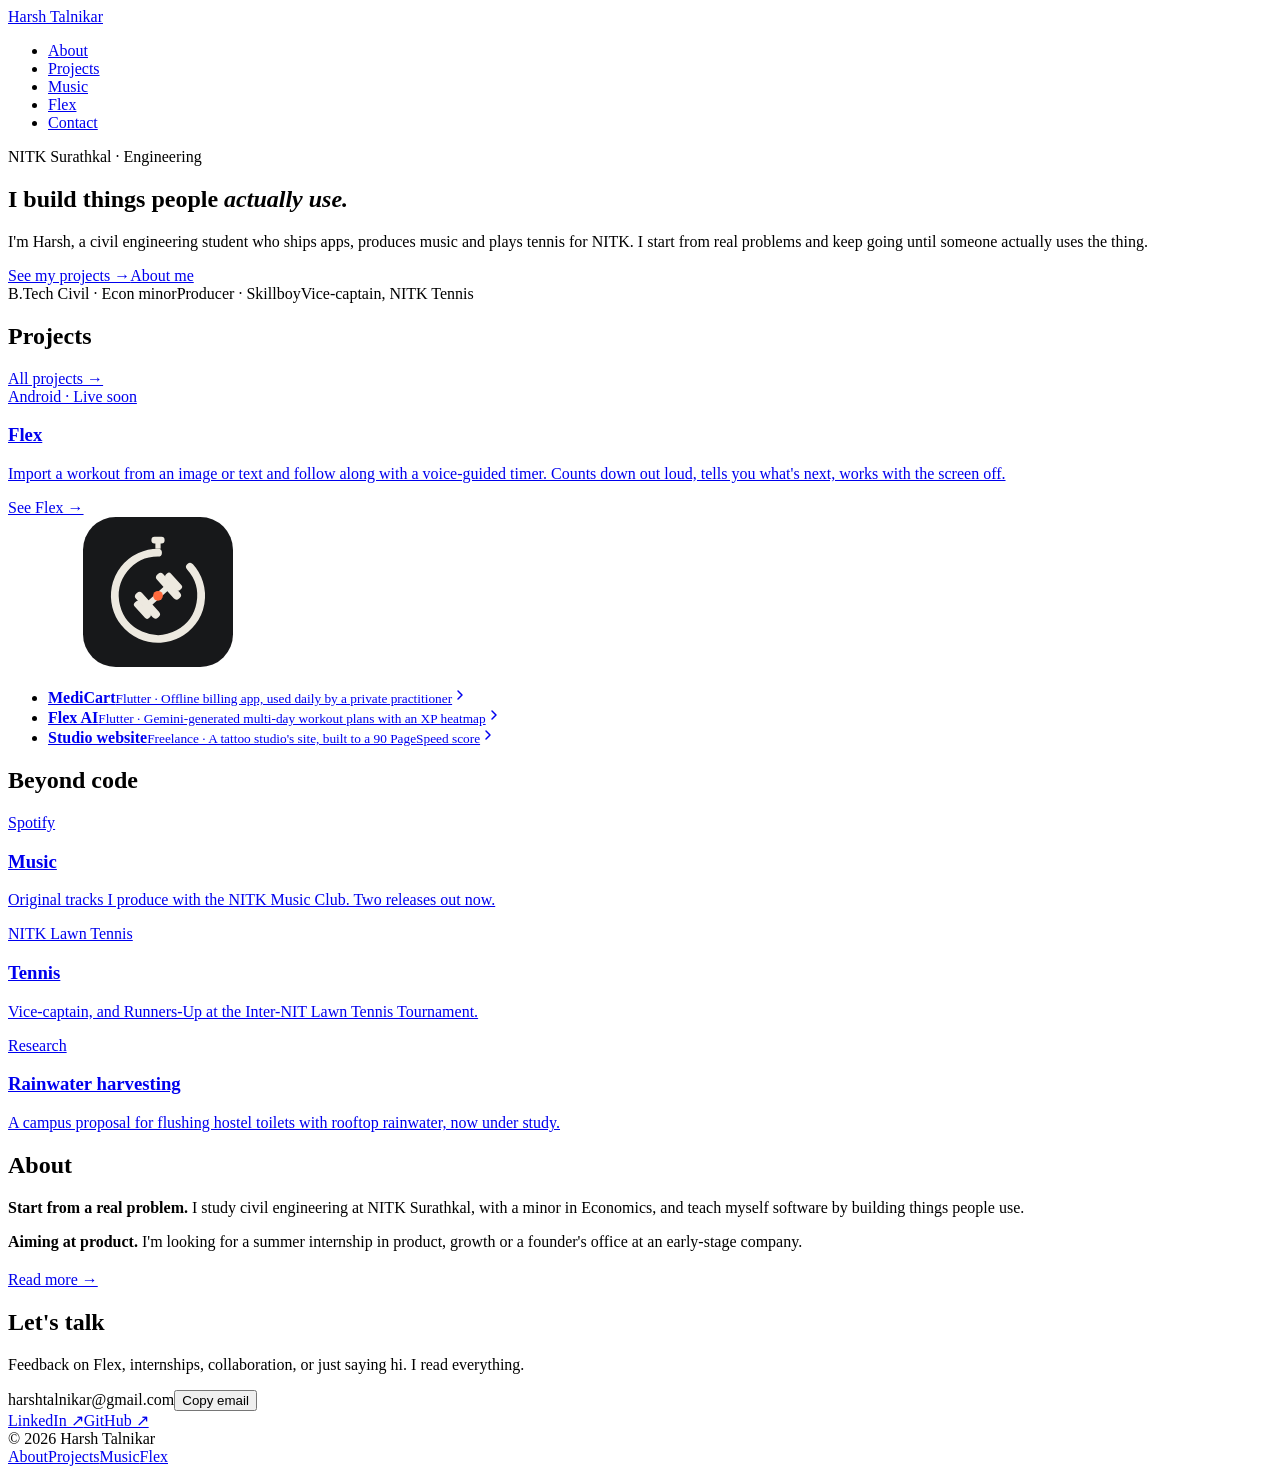
==== index.html @ db76db17 "Add files via upload" ====
<!doctype html>
<html lang="en"><head><meta charset="utf-8"><meta name="viewport" content="width=device-width,initial-scale=1,viewport-fit=cover">
<title>Harsh Talnikar</title><meta name="description" content="Engineering student at NITK Surathkal who builds apps, produces music and plays tennis. Projects, music and more.">
<meta name="theme-color" content="#F4F3EF"><link rel="canonical" href="https://harshtalnikar.in/">
<meta property="og:title" content="Harsh Talnikar"><meta property="og:description" content="Engineering student at NITK Surathkal who builds apps, produces music and plays tennis. Projects, music and more."><meta property="og:type" content="website"><meta property="og:url" content="https://harshtalnikar.in/"><meta property="og:site_name" content="Harsh Talnikar"><meta property="og:image" content="https://harshtalnikar.in/assets/og-image.png"><meta property="og:image:width" content="1200"><meta property="og:image:height" content="630"><meta name="twitter:card" content="summary_large_image"><meta name="twitter:title" content="Harsh Talnikar"><meta name="twitter:description" content="Engineering student at NITK Surathkal who builds apps, produces music and plays tennis. Projects, music and more."><meta name="twitter:image" content="https://harshtalnikar.in/assets/og-image.png">
<link rel="icon" type="image/svg+xml" href="assets/favicon.svg"><link rel="icon" type="image/png" sizes="32x32" href="assets/favicon-32.png"><link rel="apple-touch-icon" href="assets/apple-touch-icon.png">
<link rel="preconnect" href="https://fonts.googleapis.com"><link rel="preconnect" href="https://fonts.gstatic.com" crossorigin>
<link rel="stylesheet" href="https://fonts.googleapis.com/css2?family=Anton&family=Archivo:wght@400;500;600;700;800&family=Geist:wght@400;500;600;700&family=Instrument+Serif:ital@0;1&display=swap">
<link rel="stylesheet" href="assets/style.css"></head>
<body data-page="home">
<svg width="0" height="0" style="position:absolute" aria-hidden="true" focusable="false"><defs>
<symbol id="logo2b" viewBox="0 0 64 64"><rect width="64" height="64" rx="14" fill="#17181A"/><g transform="translate(32 32) scale(.8) translate(-32 -32)"><path d="M49.09 18.61A23 23 0 1 1 32 11" fill="none" stroke="#EDE9E0" stroke-width="4.2" stroke-linecap="round"/><rect x="28.5" y="2.5" width="7" height="3.6" rx="1.6" fill="#EDE9E0"/><rect x="30.6" y="5.5" width="2.8" height="3.4" fill="#EDE9E0"/><g transform="translate(32 34) rotate(-42)"><g transform="scale(1.02)"><rect x="-11" y="-1.5" width="22" height="3" rx="1.5" fill="#EDE9E0"/><rect x="-9.6" y="-8.5" width="4.4" height="17" rx="2" fill="#EDE9E0"/><rect x="5.2" y="-8.5" width="4.4" height="17" rx="2" fill="#EDE9E0"/><rect x="-12.8" y="-5.5" width="3.6" height="11" rx="1.5" fill="#EDE9E0"/><rect x="9.2" y="-5.5" width="3.6" height="11" rx="1.5" fill="#EDE9E0"/></g></g><circle cx="32" cy="34" r="2.6" fill="#FF6A3D"/></g></symbol>
<symbol id="chev" viewBox="0 0 24 24"><path d="M9 6l6 6-6 6" fill="none" stroke="currentColor" stroke-width="2.2" stroke-linecap="round" stroke-linejoin="round"/></symbol>
</defs></svg>
<header class="nav"><div class="wrap">
  <a class="brand" href="./" data-link="home"><span>Harsh Talnikar</span></a>
  <nav aria-label="Main"><ul class="seg">
    <li><a href="about/" data-nav="about">About</a></li>
    <li><a href="projects/" data-nav="projects">Projects</a></li>
    <li><a href="music/" data-nav="music">Music</a></li>
    <li><a href="flex/" data-nav="flex">Flex</a></li>
    <li><a href="#contact" data-scroll="contact">Contact</a></li>
  </ul></nav>
</div></header>
<main>
<section class="page" data-page="home">
  <div class="wrap hero"><div>
    <p class="eyebrow">NITK Surathkal · Engineering</p>
    <h1 class="display">I build things people <em>actually use.</em></h1>
    <p class="lede">I'm Harsh, a civil engineering student who ships apps, produces music and plays tennis for NITK. I start from real problems and keep going until someone actually uses the thing.</p>
    <div class="actions"><a class="btn primary" href="projects/">See my projects →</a><a class="btn ghost" href="about/">About me</a></div>
    <div class="tags"><span class="tag">B.Tech Civil · Econ minor</span><span class="tag">Producer · Skillboy</span><span class="tag">Vice-captain, NITK Tennis</span></div>
  </div></div>

  <section class="sec"><div class="wrap">
    <div class="sec-head"><h2 class="h2">Projects</h2><a href="projects/">All projects →</a></div>
    <a class="feature" href="flex/">
      <div>
        <span class="tag live">Android · Live soon</span>
        <h3>Flex</h3>
        <p>Import a workout from an image or text and follow along with a voice-guided timer. Counts down out loud, tells you what's next, works with the screen off.</p>
        <span class="btn cream">See Flex →</span>
      </div>
      <svg class="logo" aria-hidden="true"><use href="#logo2b"/></svg>
    </a>
    <ul class="list">
      <li><a href="projects/"><span><b>MediCart</b><small>Flutter · Offline billing app, used daily by a private practitioner</small></span><svg width="16" height="16" aria-hidden="true"><use href="#chev"/></svg></a></li>
      <li><a href="projects/"><span><b>Flex AI</b><small>Flutter · Gemini-generated multi-day workout plans with an XP heatmap</small></span><svg width="16" height="16" aria-hidden="true"><use href="#chev"/></svg></a></li>
      <li><a href="projects/"><span><b>Studio website</b><small>Freelance · A tattoo studio's site, built to a 90 PageSpeed score</small></span><svg width="16" height="16" aria-hidden="true"><use href="#chev"/></svg></a></li>
    </ul>
  </div></section>

  <section class="sec"><div class="wrap">
    <div class="sec-head"><h2 class="h2">Beyond code</h2></div>
    <div class="tiles">
      <a class="tile" href="music/"><span class="tag">Spotify</span><h3>Music</h3><p>Original tracks I produce with the NITK Music Club. Two releases out now.</p></a>
      <a class="tile" href="about/"><span class="tag">NITK Lawn Tennis</span><h3>Tennis</h3><p>Vice-captain, and Runners-Up at the Inter-NIT Lawn Tennis Tournament.</p></a>
      <a class="tile" href="about/"><span class="tag">Research</span><h3>Rainwater harvesting</h3><p>A campus proposal for flushing hostel toilets with rooftop rainwater, now under study.</p></a>
    </div>
  </div></section>

  <section class="sec"><div class="wrap two">
    <div><h2 class="h2">About</h2></div>
    <div class="copy">
      <p><strong>Start from a real problem.</strong> I study civil engineering at NITK Surathkal, with a minor in Economics, and teach myself software by building things people use.</p>
      <p><strong>Aiming at product.</strong> I'm looking for a summer internship in product, growth or a founder's office at an early-stage company.</p>
      <div class="actions" style="margin-top:20px"><a class="btn ghost" href="about/">Read more →</a></div>
    </div>
  </div></section>
</section>
</main>
<footer id="contact"><div class="wrap foot">
  <div class="contact">
    <h2>Let's talk</h2>
    <p>Feedback on Flex, internships, collaboration, or just saying hi. I read everything.</p>
    <div class="email-row"><span class="email" id="email">harshtalnikar@gmail.com</span><button type="button" class="btn cream" id="copy">Copy email</button></div>
    <div class="actions"><a class="btn line-dark" href="https://www.linkedin.com/in/htalnikar/" target="_blank" rel="noopener">LinkedIn ↗</a><a class="btn line-dark" href="https://github.com/Skillboy127" target="_blank" rel="noopener">GitHub ↗</a></div>
  </div>
  <div class="fine"><span>© 2026 Harsh Talnikar</span><nav aria-label="Footer"><a href="about/">About</a><a href="projects/">Projects</a><a href="music/">Music</a><a href="flex/">Flex</a></nav></div>
</div></footer>
<script>
(function(){

  document.addEventListener('click',function(e){
    var s=e.target.closest('[data-scroll]');
    if(s){
      e.preventDefault();
      var t=document.getElementById(s.getAttribute('data-scroll'));
      if(t) t.scrollIntoView({behavior:'smooth',block:'start'});
      return;
    }
  });

  /* projects filter */
  var fb=document.querySelectorAll('[data-filter]');
  fb.forEach(function(b){
    b.addEventListener('click',function(){
      var f=b.getAttribute('data-filter');
      fb.forEach(function(x){x.setAttribute('aria-pressed',x===b?'true':'false');});
      document.querySelectorAll('.proj').forEach(function(p){p.hidden=!(f==='all'||p.getAttribute('data-cat')===f);});
    });
  });

  /* copy email */
  var cb=document.getElementById('copy'), em=document.getElementById('email');
  if(cb&&em){
  function selectEmail(){var r=document.createRange();r.selectNodeContents(em);var s=window.getSelection();s.removeAllRanges();s.addRange(r);}
  cb.addEventListener('click',function(){
    function ok(){cb.textContent='Copied';setTimeout(function(){cb.textContent='Copy email';},1600);}
    try{ navigator.clipboard.writeText(em.textContent).then(ok,function(){selectEmail();cb.textContent='Selected';}); }
    catch(err){ selectEmail(); cb.textContent='Selected'; }
  });
  }

  /* poster timer: counts 3-2-1 on loop */
  var c=document.getElementById('count');
  if(c && !window.matchMedia('(prefers-reduced-motion: reduce)').matches){
    var n=3; setInterval(function(){ n=n<=1?3:n-1; c.textContent=n; },1000);
  }
})();
</script>
</body></html>
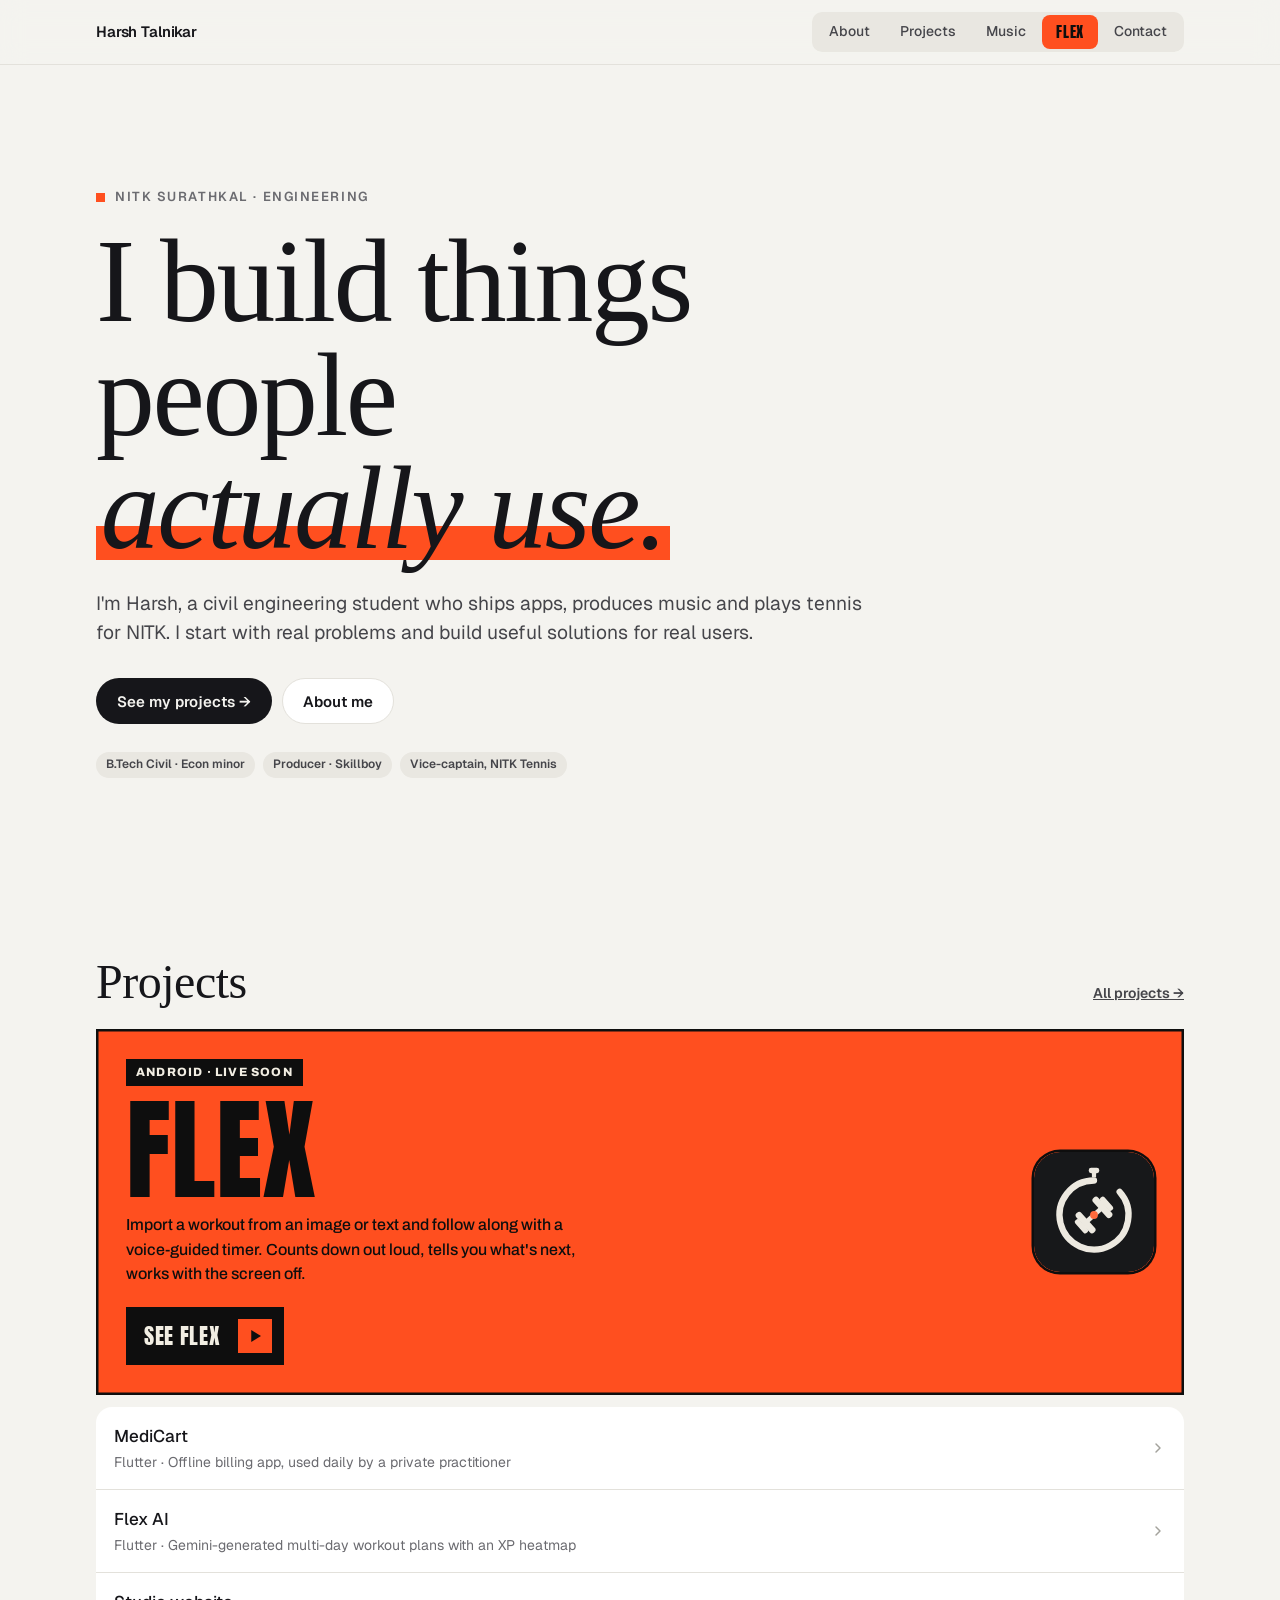
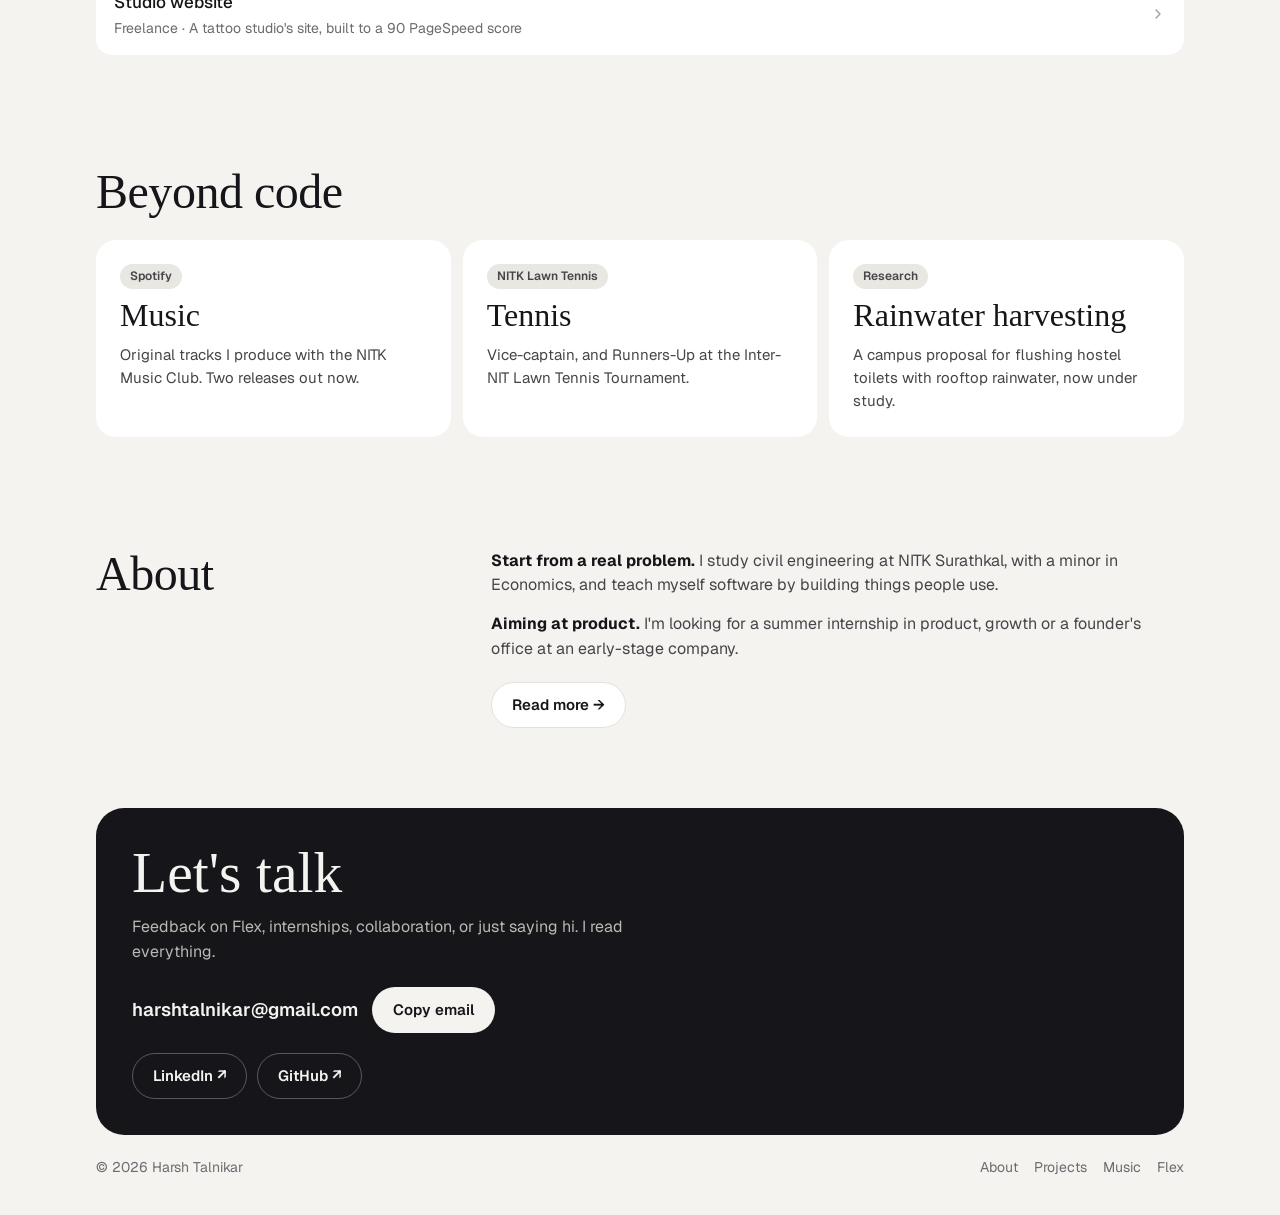
==== commit 6a952d7f: "nav update nav update" ====
--- a/index.html
+++ b/index.html
@@ -27,7 +27,7 @@
   <div class="wrap hero"><div>
     <p class="eyebrow">NITK Surathkal · Engineering</p>
     <h1 class="display">I build things people <em>actually use.</em></h1>
-    <p class="lede">I'm Harsh, a civil engineering student who ships apps, produces music and plays tennis for NITK. I start from real problems and keep going until someone actually uses the thing.</p>
+    <p class="lede">I'm Harsh, a civil engineering student who ships apps, produces music and plays tennis for NITK. I start with real problems and build useful solutions for real users.</p>
     <div class="actions"><a class="btn primary" href="projects/">See my projects →</a><a class="btn ghost" href="about/">About me</a></div>
     <div class="tags"><span class="tag">B.Tech Civil · Econ minor</span><span class="tag">Producer · Skillboy</span><span class="tag">Vice-captain, NITK Tennis</span></div>
   </div></div>
@@ -39,7 +39,7 @@
         <span class="tag live">Android · Live soon</span>
         <h3>Flex</h3>
         <p>Import a workout from an image or text and follow along with a voice-guided timer. Counts down out loud, tells you what's next, works with the screen off.</p>
-        <span class="btn cream">See Flex →</span>
+        <span class="p-btn"><span>See Flex</span><i><svg width="18" height="18" viewBox="0 0 24 24" fill="currentColor" aria-hidden="true"><path d="M7 4l13 8-13 8z"/></svg></i></span>
       </div>
       <svg class="logo" aria-hidden="true"><use href="#logo2b"/></svg>
     </a>
--- a/assets/style.css
+++ b/assets/style.css
@@ -0,0 +1,254 @@
+/* Concept: "Daylight" — warm paper ground, ink-black cards, one orange accent. Flex page switches the whole chrome to the "Poster" look (Anton, hard rules, square corners). */
+:root{
+  --bg:#F4F3EF; --surface:#FFFFFF; --field:#E9E7E1; --line:#E3E1DB; --hover:#F0EFEA;
+  --ink:#16161A; --ink-2:#45454A; --muted:#6B6B70; --on-ink:#F4F3EF; --on-ink-muted:#B9B8B2;
+  --accent:#FF4F1F; --accent-text:#B8330A;
+  --nav-bg:rgba(244,243,239,.92); --nav-solid:#F4F3EF;
+  --serif:'Instrument Serif',Georgia,'Times New Roman',serif;
+  --sans:'Geist',system-ui,-apple-system,'Segoe UI',Roboto,sans-serif;
+  --poster-display:'Anton',Impact,'Arial Narrow',sans-serif;
+  --poster-sans:'Archivo','Geist',system-ui,sans-serif;
+  --p-bg:#F2EEE3; --p-sand:#E4DECF; --p-ink:#0E0E0E; --p-orange:#FF4F1F;
+  color-scheme:light;
+}
+*{box-sizing:border-box}
+html{scroll-behavior:smooth}
+body{margin:0;background:var(--bg);color:var(--ink);font-family:var(--sans);font-size:16px;line-height:1.55;overflow-x:clip;-webkit-font-smoothing:antialiased}
+body::before{content:"";position:fixed;inset:0 0 auto;height:env(safe-area-inset-top,0px);z-index:30;background:var(--nav-solid)}
+img,svg{max-width:100%}
+a{color:inherit}
+p{margin:0 0 14px}
+h1,h2,h3{margin:0;font-weight:400;text-wrap:balance}
+a:focus-visible,button:focus-visible,summary:focus-visible{outline:2px solid var(--accent);outline-offset:3px}
+.wrap{max-width:1120px;margin:0 auto;padding-inline:max(16px,env(safe-area-inset-left,0px)) max(16px,env(safe-area-inset-right,0px))}
+
+/* ---------- nav ---------- */
+.nav{position:sticky;top:env(safe-area-inset-top,0px);z-index:20;background:var(--nav-bg);-webkit-backdrop-filter:blur(12px);backdrop-filter:blur(12px);border-bottom:1px solid var(--line)}
+.nav .wrap{display:flex;align-items:center;justify-content:space-between;flex-wrap:wrap;gap:10px 20px;padding-block:12px}
+.brand{display:flex;align-items:center;gap:10px;font-weight:600;font-size:15px;letter-spacing:-.01em;text-decoration:none}
+.logo{width:34px;height:34px;display:block;flex:none}
+.seg{display:flex;gap:2px;padding:3px;margin:0;list-style:none;border-radius:10px;background:var(--field)}
+.seg a,.seg button{display:block;padding:7px 14px;border:0;border-radius:8px;background:transparent;font:500 14px/1.3 var(--sans);color:var(--ink-2);text-decoration:none;cursor:pointer}
+.seg a[aria-current="page"],.seg button[aria-pressed="true"]{background:#fff;color:var(--ink);font-weight:600;box-shadow:0 1px 2px rgba(0,0,0,.08)}
+@media (max-width:640px){.nav nav{width:100%}.seg{width:100%}.seg li{flex:1}.seg a{text-align:center;padding:8px 2px;font-size:13px}}
+.seg a[data-nav="flex"]{background:var(--p-orange);color:var(--p-ink);font:400 15px/1.3 var(--poster-display);letter-spacing:.05em;text-transform:uppercase}
+body[data-page="flex"] .seg a[data-nav="flex"]{font:400 15px/1.3 var(--poster-display);letter-spacing:.05em}
+
+/* ---------- shared bits ---------- */
+.eyebrow{display:flex;align-items:center;gap:10px;margin:0 0 18px;font-size:13px;font-weight:600;letter-spacing:.12em;text-transform:uppercase;color:var(--muted)}
+.eyebrow::before{content:"";width:9px;height:9px;background:var(--accent)}
+.display{font-family:var(--serif);font-size:clamp(3.1rem,9.2vw,7.4rem);line-height:.96;letter-spacing:-.02em;max-width:14ch;margin:0 0 24px}
+.display em,.h1 em{font-style:italic;background:linear-gradient(transparent 64%,var(--accent) 64% 90%,transparent 90%);padding:0 .04em}
+.h1{font-family:var(--serif);font-size:clamp(2.8rem,7vw,5.4rem);line-height:.98;letter-spacing:-.02em;max-width:16ch;margin:0 0 22px}
+.lede{font-size:clamp(1.05rem,1.5vw,1.22rem);color:var(--ink-2);max-width:60ch;margin:0}
+.h2{font-family:var(--serif);font-size:clamp(2.1rem,4vw,3rem);line-height:1.05;letter-spacing:-.01em}
+.sec{padding-block:56px}
+.sec-head{display:flex;justify-content:space-between;align-items:baseline;gap:12px;margin-bottom:22px}
+.sec-head a{font-size:14px;font-weight:600;color:var(--ink-2)}
+.actions{display:flex;flex-wrap:wrap;gap:10px;margin-top:30px}
+.btn{display:inline-flex;align-items:center;justify-content:center;gap:8px;height:46px;padding:0 20px;border-radius:999px;border:1px solid transparent;font:600 15px/1 var(--sans);text-decoration:none;cursor:pointer;transition:transform .12s}
+.btn:active{transform:scale(.97)}
+.btn.primary{background:var(--ink);color:var(--on-ink)}
+.btn.ghost{background:var(--surface);color:var(--ink);border-color:var(--line)}
+.btn.cream{background:var(--on-ink);color:var(--ink)}
+.btn.line-dark{background:transparent;color:var(--on-ink);border-color:rgba(244,243,239,.3)}
+.tags{display:flex;flex-wrap:wrap;gap:8px;margin-top:28px}
+.tag{display:inline-block;padding:5px 10px;border-radius:999px;background:var(--field);color:var(--ink-2);font-size:12px;font-weight:600;line-height:1.3}
+.tag.live{background:var(--accent);color:var(--ink)}
+.two{display:grid;grid-template-columns:minmax(0,1fr) minmax(0,2fr);gap:20px 48px}
+.two>*{min-width:0}
+@media (max-width:760px){.two{grid-template-columns:minmax(0,1fr)}}
+.copy p{max-width:62ch;color:var(--ink-2)}
+.copy strong{color:var(--ink)}
+.copy a{color:var(--accent-text);font-weight:600}
+
+/* ---------- home ---------- */
+.hero{min-height:calc(100svh - 64px);display:flex;align-items:center;padding-block:48px}
+@media (max-width:640px){.hero{min-height:calc(100svh - 120px)}}
+.feature{display:flex;align-items:center;justify-content:space-between;gap:28px;padding:30px;border-radius:0;background:var(--p-orange);color:var(--p-ink);text-decoration:none;font-family:var(--poster-sans);box-shadow:inset 0 0 0 2.5px var(--p-ink)}
+.feature>div{min-width:0}
+.feature .tag.live{background:var(--p-ink);color:var(--p-bg);border-radius:0;font:800 12px/1.3 var(--poster-sans);letter-spacing:.1em;text-transform:uppercase;padding:6px 10px}
+.feature h3{font-family:var(--poster-display);font-weight:400;text-transform:uppercase;font-size:clamp(3.6rem,10vw,7rem);line-height:.86;margin:16px 0 14px}
+.feature p{color:var(--p-ink);font-weight:500;max-width:50ch}
+.feature .p-btn{display:inline-flex;margin-top:6px}
+.feature .logo{width:120px;height:120px;border-radius:26px;box-shadow:0 0 0 2.5px var(--p-ink)}
+@media (max-width:640px){.feature{flex-direction:column;align-items:flex-start;padding:22px}.feature .logo{width:72px;height:72px;order:-1}}
+.list{margin:12px 0 0;padding:0;list-style:none;background:var(--surface);border-radius:16px;overflow:hidden}
+.list li+li{border-top:1px solid var(--line)}
+.list a{display:flex;align-items:center;gap:14px;padding:16px 18px;text-decoration:none}
+.list a:hover{background:var(--hover)}
+.list a>span{flex:1;min-width:0}
+.list b{display:block;font-weight:500;font-size:17px}
+.list small{display:block;margin-top:2px;color:var(--muted);font-size:14px}
+.list svg{color:#A3A29C;flex:none}
+.tiles{display:grid;grid-template-columns:repeat(auto-fit,minmax(250px,1fr));gap:12px}
+.tile{display:flex;flex-direction:column;gap:10px;padding:24px;border-radius:20px;background:var(--surface);text-decoration:none}
+.tile .tag{align-self:flex-start}
+.tile h3{font-family:var(--serif);font-size:2rem;line-height:1.05}
+.tile p{margin:0;color:var(--ink-2);font-size:15px}
+
+/* ---------- inner pages ---------- */
+.phead{padding-block:60px 28px}
+.photo{display:block;width:100%;height:auto;aspect-ratio:16/8;object-fit:cover;object-position:50% 42%;border-radius:24px}
+.timeline{background:var(--surface);border-radius:20px;overflow:hidden}
+.tl{display:grid;grid-template-columns:150px minmax(0,1fr);gap:4px 24px;padding:20px 22px}
+.tl+.tl{border-top:1px solid var(--line)}
+.tl time{color:var(--muted);font-size:14px;font-weight:500;font-variant-numeric:tabular-nums;padding-top:2px}
+.tl h3{font:600 17px/1.35 var(--sans);margin:0 0 4px}
+.tl p{margin:0;color:var(--ink-2);font-size:15px}
+@media (max-width:640px){.tl{grid-template-columns:minmax(0,1fr)}}
+.facts{margin:0;padding:0;list-style:none;display:grid;gap:10px}
+.facts li{padding:14px 18px;border-radius:14px;background:var(--surface);color:var(--ink-2)}
+.facts strong{color:var(--ink)}
+.filter{display:inline-flex;margin:22px 0 0}
+.projects{display:grid;gap:14px;padding-bottom:56px}
+.proj{display:grid;grid-template-columns:minmax(0,1fr) minmax(0,1.7fr);gap:22px 40px;padding:30px;border-radius:24px;background:var(--surface)}
+.proj>*{min-width:0}
+.proj h2{font-family:var(--serif);font-size:clamp(2rem,4vw,2.7rem);line-height:1.02}
+.proj .meta{margin:6px 0 14px;color:var(--muted);font-size:14px}
+.proj .tags{margin-top:0}
+.proj .actions{margin-top:20px}
+.proj ul{margin:0;padding-left:18px;color:var(--ink-2)}
+.proj li{margin-bottom:10px}
+.proj li strong{color:var(--ink)}
+@media (max-width:760px){.proj{grid-template-columns:minmax(0,1fr);padding:22px}}
+.eq{display:flex;align-items:flex-end;gap:5px;height:44px;margin-bottom:22px}
+.eq i{display:block;width:7px;height:100%;background:var(--accent);border-radius:2px;transform-origin:bottom;animation:eq 1.1s ease-in-out infinite}
+.eq i:nth-child(2){animation-delay:-.2s}.eq i:nth-child(3){animation-delay:-.5s}.eq i:nth-child(4){animation-delay:-.8s}.eq i:nth-child(5){animation-delay:-.35s}.eq i:nth-child(6){animation-delay:-.65s}.eq i:nth-child(7){animation-delay:-.1s}
+@keyframes eq{0%,100%{transform:scaleY(.25)}50%{transform:scaleY(1)}}
+.spotify{display:flex;align-items:center;justify-content:space-between;gap:20px;flex-wrap:wrap;padding:24px 26px;border-radius:20px;background:var(--surface)}
+.spotify h3{font-family:var(--serif);font-size:2rem;line-height:1.05;margin-bottom:4px}
+.spotify p{margin:0;color:var(--muted);font-size:15px}
+.cover-grid{display:grid;grid-template-columns:repeat(auto-fit,minmax(260px,1fr));gap:14px}
+.cover-card{display:flex;flex-direction:column;gap:12px;padding:16px 16px 22px;border-radius:22px;background:var(--surface);text-decoration:none}
+.cover-card img{display:block;width:100%;height:auto;aspect-ratio:1/1;object-fit:cover;border-radius:12px}
+.cover-card h3{font-family:var(--serif);font-size:2rem;line-height:1}
+.cover-card p{margin:0;color:var(--ink-2);font-size:15px}
+.cover-card .tag{align-self:flex-start}
+
+/* ---------- footer / contact ---------- */
+.foot{padding-block:24px 36px}
+.contact{display:grid;gap:14px;padding:36px;border-radius:28px;background:var(--ink);color:var(--on-ink)}
+.contact h2{font-family:var(--serif);font-size:clamp(2.4rem,5vw,3.6rem);line-height:1}
+.contact p{margin:0;color:var(--on-ink-muted);max-width:50ch}
+.email-row{display:flex;flex-wrap:wrap;align-items:center;gap:10px 14px;margin-top:8px}
+.email{font-weight:600;font-size:1.15rem;user-select:all;overflow-wrap:anywhere}
+.contact .actions{margin-top:6px}
+.fine{display:flex;flex-wrap:wrap;justify-content:space-between;gap:10px 24px;padding-top:22px;color:var(--muted);font-size:14px}
+.fine nav{display:flex;flex-wrap:wrap;gap:6px 16px}
+.fine a{text-decoration:none}.fine a:hover{color:var(--ink)}
+@media (max-width:640px){.contact{padding:24px}}
+
+/* =====================================================
+   POSTER — Flex page chrome and content
+   ===================================================== */
+body[data-page="flex"]{--nav-bg:#0E0E0E;--nav-solid:#0E0E0E;background:var(--p-bg);color:var(--p-ink);font-family:var(--poster-sans)}
+body[data-page="flex"] .nav{border-bottom:0}
+body[data-page="flex"] .brand{color:var(--p-bg)}
+body[data-page="flex"] .seg{background:transparent;padding:0;gap:0;border-radius:0}
+body[data-page="flex"] .seg a{padding:10px 16px;border-radius:0;color:var(--p-bg);font:800 12px/1.3 var(--poster-sans);letter-spacing:.1em;text-transform:uppercase}
+body[data-page="flex"] .seg a[aria-current="page"]{background:var(--p-orange);color:var(--p-ink);box-shadow:none}
+@media (max-width:640px){body[data-page="flex"] .seg a{padding:10px 2px;font-size:11px;letter-spacing:.04em}}
+body[data-page="flex"] .fine{color:#4b4a44}
+body[data-page="flex"] .fine a:hover{color:var(--p-ink)}
+body[data-page="flex"] .contact{border-radius:0;background:var(--p-ink);color:var(--p-bg)}
+body[data-page="flex"] .contact h2{font-family:var(--poster-display);text-transform:uppercase;font-size:clamp(2.6rem,6vw,4.4rem);line-height:.92}
+body[data-page="flex"] .contact p{color:#cfc9b8}
+body[data-page="flex"] .btn{border-radius:0;font-family:var(--poster-sans);font-weight:800;text-transform:uppercase;letter-spacing:.08em;font-size:13px}
+body[data-page="flex"] .btn.cream{background:var(--p-orange);color:var(--p-ink)}
+body[data-page="flex"] .btn.line-dark{border:2.5px solid var(--p-bg);color:var(--p-bg)}
+
+.p-hero{display:grid;grid-template-columns:minmax(0,1.2fr) minmax(0,1fr);gap:28px 40px;align-items:center;padding-block:44px 64px}
+.p-hero>*{min-width:0}
+@media (max-width:900px){.p-hero{grid-template-columns:minmax(0,1fr)}}
+.p-kicker{display:flex;align-items:center;gap:10px;margin:0 0 18px;font:800 13px/1 var(--poster-sans);letter-spacing:.12em;text-transform:uppercase}
+.p-kicker::before{content:"";width:12px;height:12px;background:var(--p-orange)}
+.p-logo{display:block;width:88px;height:88px;margin-bottom:22px;border-radius:20px}
+.p-h1{font-family:var(--poster-display);font-weight:400;text-transform:uppercase;font-size:clamp(4rem,11.5vw,9rem);line-height:.86;letter-spacing:-.01em;margin:0 0 24px}
+.p-h1 span{display:inline-block;background:var(--p-orange);padding:0 .08em;margin-top:.06em}
+.p-lede{font-size:clamp(1.05rem,1.6vw,1.2rem);font-weight:500;max-width:46ch;margin:0}
+.p-actions{display:flex;flex-wrap:wrap;gap:12px;margin-top:30px}
+.p-btn{display:flex;align-items:center;justify-content:space-between;gap:18px;height:58px;padding:0 12px 0 18px;background:var(--p-ink);color:var(--p-bg);font:400 22px/1 var(--poster-display);letter-spacing:.03em;text-transform:uppercase;text-decoration:none;cursor:pointer}
+.p-btn i{width:34px;height:34px;display:grid;place-items:center;background:var(--p-orange);color:var(--p-ink)}
+.p-btn.line{background:transparent;color:var(--p-ink);box-shadow:inset 0 0 0 2.5px var(--p-ink);padding-right:18px}
+.p-btn:active{transform:translateY(2px)}
+.p-h2{font-family:var(--poster-display);font-weight:400;text-transform:uppercase;font-size:clamp(2.6rem,6vw,4.6rem);line-height:.9;margin:0 0 28px}
+.p-sec{padding-block:56px;border-top:2.5px solid var(--p-ink)}
+
+.phones{--s:.6;display:flex;justify-content:center;align-items:flex-start;gap:26px;padding:8px}
+@media (max-width:900px){.phones{--s:.7}}
+@media (max-width:720px){.phones .phone+.phone{display:none}}
+@media (max-width:380px){.phones{--s:.6}}
+.phone{position:relative;flex:none;width:calc(390px * var(--s));height:calc(844px * var(--s))}
+.phone-in{position:absolute;left:0;top:0;width:390px;height:844px;overflow:hidden;border-radius:34px;transform:scale(var(--s));transform-origin:0 0;box-shadow:0 0 0 9px #0E0E0E,0 22px 44px rgba(14,14,14,.28);display:flex;flex-direction:column;font-family:var(--poster-sans);color:#0E0E0E}
+.ps-timer{background:#FF4F1F}
+.ps-list{background:#F2EEE3}
+.ps-top{display:flex;align-items:center;justify-content:space-between;padding:26px 18px 0}
+.ps-x{width:44px;height:44px;background:#0E0E0E;color:#FF4F1F;display:grid;place-items:center}
+.ps-vol{width:44px;height:44px;box-shadow:inset 0 0 0 2.5px #0E0E0E;display:grid;place-items:center}
+.ps-round{font-size:13px;font-weight:800;letter-spacing:.08em}
+.ps-name{padding:14px 18px 0;font:400 118px/.85 var(--poster-display);text-transform:uppercase}
+.ps-sub{padding:8px 18px 0;font-size:15px;font-weight:800;letter-spacing:.1em}
+.ps-num{flex:1;min-height:0;position:relative;display:flex;align-items:center;padding-left:14px}
+.ps-num b{font:400 420px/.76 var(--poster-display);font-variant-numeric:tabular-nums}
+.ps-num span{position:absolute;right:18px;bottom:22px;text-align:right;font:400 30px/1 var(--poster-display)}
+.ps-bar{background:#0E0E0E;color:#F2EEE3}
+.ps-next{display:flex;align-items:center;gap:10px;padding:12px 18px;box-shadow:0 1px 0 #333}
+.ps-next em{font-style:normal;font-size:12px;font-weight:800;letter-spacing:.1em;color:#FF4F1F}
+.ps-next span{flex:1;font:400 20px/1.1 var(--poster-display);letter-spacing:.02em}
+.ps-ctrl{display:flex;height:88px}
+.ps-ctrl>div{display:flex;align-items:center;justify-content:center}
+.ps-ctrl .side{width:96px}
+.ps-ctrl .mid{flex:1;gap:12px;font:400 30px/1 var(--poster-display);letter-spacing:.04em;box-shadow:inset 1px 0 0 #333,inset -1px 0 0 #333}
+.ps-title{padding:26px 18px 0;font:400 92px/.86 var(--poster-display);text-transform:uppercase}
+.ps-tabs{display:flex;margin:14px 18px 0;border:2.5px solid #0E0E0E}
+.ps-tabs span{flex:1;padding:9px 0;text-align:center;font-size:13px;font-weight:800;letter-spacing:.08em}
+.ps-tabs span+span{box-shadow:inset 2.5px 0 0 #0E0E0E}
+.ps-tabs .on{background:#0E0E0E;color:#F2EEE3}
+.ps-rows{flex:1;margin-top:14px}
+.ps-row{display:flex;align-items:stretch;border-top:2.5px solid #0E0E0E}
+.ps-row:last-child{border-bottom:2.5px solid #0E0E0E}
+.ps-row .n{width:64px;display:grid;place-items:center;font:400 34px/1 var(--poster-display)}
+.ps-row .t{flex:1;padding:12px 0}
+.ps-row .t b{display:block;font:400 26px/1 var(--poster-display);text-transform:uppercase}
+.ps-row .t small{display:block;margin-top:4px;font-size:13px;font-weight:600}
+.ps-row .go{width:60px;display:grid;place-items:center;box-shadow:inset 2.5px 0 0 #0E0E0E}
+.ps-row.hot .n{color:#FF4F1F}.ps-row.hot .go{background:#FF4F1F}
+.ps-import{display:flex;align-items:center;justify-content:space-between;margin:14px 18px;height:58px;padding:0 12px 0 18px;background:#0E0E0E;color:#F2EEE3;font:400 24px/1 var(--poster-display);letter-spacing:.03em}
+.ps-import i{width:34px;height:34px;background:#FF4F1F;color:#0E0E0E;display:grid;place-items:center}
+.ps-tabbar{display:flex;height:54px;background:#0E0E0E;color:#F2EEE3;font-size:13px;font-weight:800;letter-spacing:.1em}
+.ps-tabbar span{flex:1;display:grid;place-items:center}
+.ps-tabbar .on{background:#FF4F1F;color:#0E0E0E}
+.ps-home{height:20px;background:#0E0E0E;display:grid;place-items:center}
+.ps-home i{display:block;width:120px;height:4px;border-radius:2px;background:#F2EEE3}
+
+.p-steps{margin:0;padding:0;list-style:none;border-top:2.5px solid var(--p-ink)}
+.p-steps li{display:grid;grid-template-columns:76px minmax(0,1fr);border-bottom:2.5px solid var(--p-ink)}
+.p-steps .no{display:grid;place-items:center;background:var(--p-orange);font:400 38px/1 var(--poster-display)}
+.p-steps .tx{padding:18px 20px}
+.p-steps h3{font:400 28px/1 var(--poster-display);text-transform:uppercase;margin-bottom:6px}
+.p-steps p{margin:0;max-width:60ch;font-weight:500}
+.p-feats{display:grid;grid-template-columns:repeat(2,minmax(0,1fr));border-left:2.5px solid var(--p-ink)}
+.p-feats>div{padding:20px 22px 24px;border-right:2.5px solid var(--p-ink);border-bottom:2.5px solid var(--p-ink)}
+.p-feats{border-top:2.5px solid var(--p-ink)}
+.p-feats h3{font:400 28px/1 var(--poster-display);text-transform:uppercase;margin-bottom:8px}
+.p-feats p{margin:0;font-weight:500}
+@media (max-width:640px){.p-feats{grid-template-columns:minmax(0,1fr)}}
+.p-faq details{border-top:2.5px solid var(--p-ink)}
+.p-faq details:last-child{border-bottom:2.5px solid var(--p-ink)}
+.p-faq summary{display:flex;justify-content:space-between;align-items:center;gap:16px;padding:18px 0;cursor:pointer;list-style:none;font:400 24px/1.1 var(--poster-display);text-transform:uppercase}
+.p-faq summary::-webkit-details-marker{display:none}
+.p-faq summary::after{content:"+";flex:none;width:32px;height:32px;display:grid;place-items:center;background:var(--p-ink);color:var(--p-bg);font:400 24px/1 var(--poster-display)}
+.p-faq details[open] summary::after{content:"–";background:var(--p-orange);color:var(--p-ink)}
+.p-faq p{margin:0 0 18px;max-width:60ch;font-weight:500}
+.p-faq a{font-weight:700}
+
+@media (prefers-reduced-motion:reduce){html{scroll-behavior:auto}.eq i{animation:none;transform:scaleY(.6)}.btn,.p-btn{transition:none}}
+
+/* real Spotify player */
+.embed{border-radius:20px;overflow:hidden;background:var(--surface)}
+.embed iframe{display:block;width:100%;height:352px;border:0}
+.p-btn.soon{cursor:default;background:transparent;color:var(--p-ink);box-shadow:inset 0 0 0 2.5px var(--p-ink);padding-right:18px}
+.p-btn.soon:active{transform:none}
+.nf{min-height:calc(100svh - 64px);display:flex;align-items:center;padding-block:48px}
+
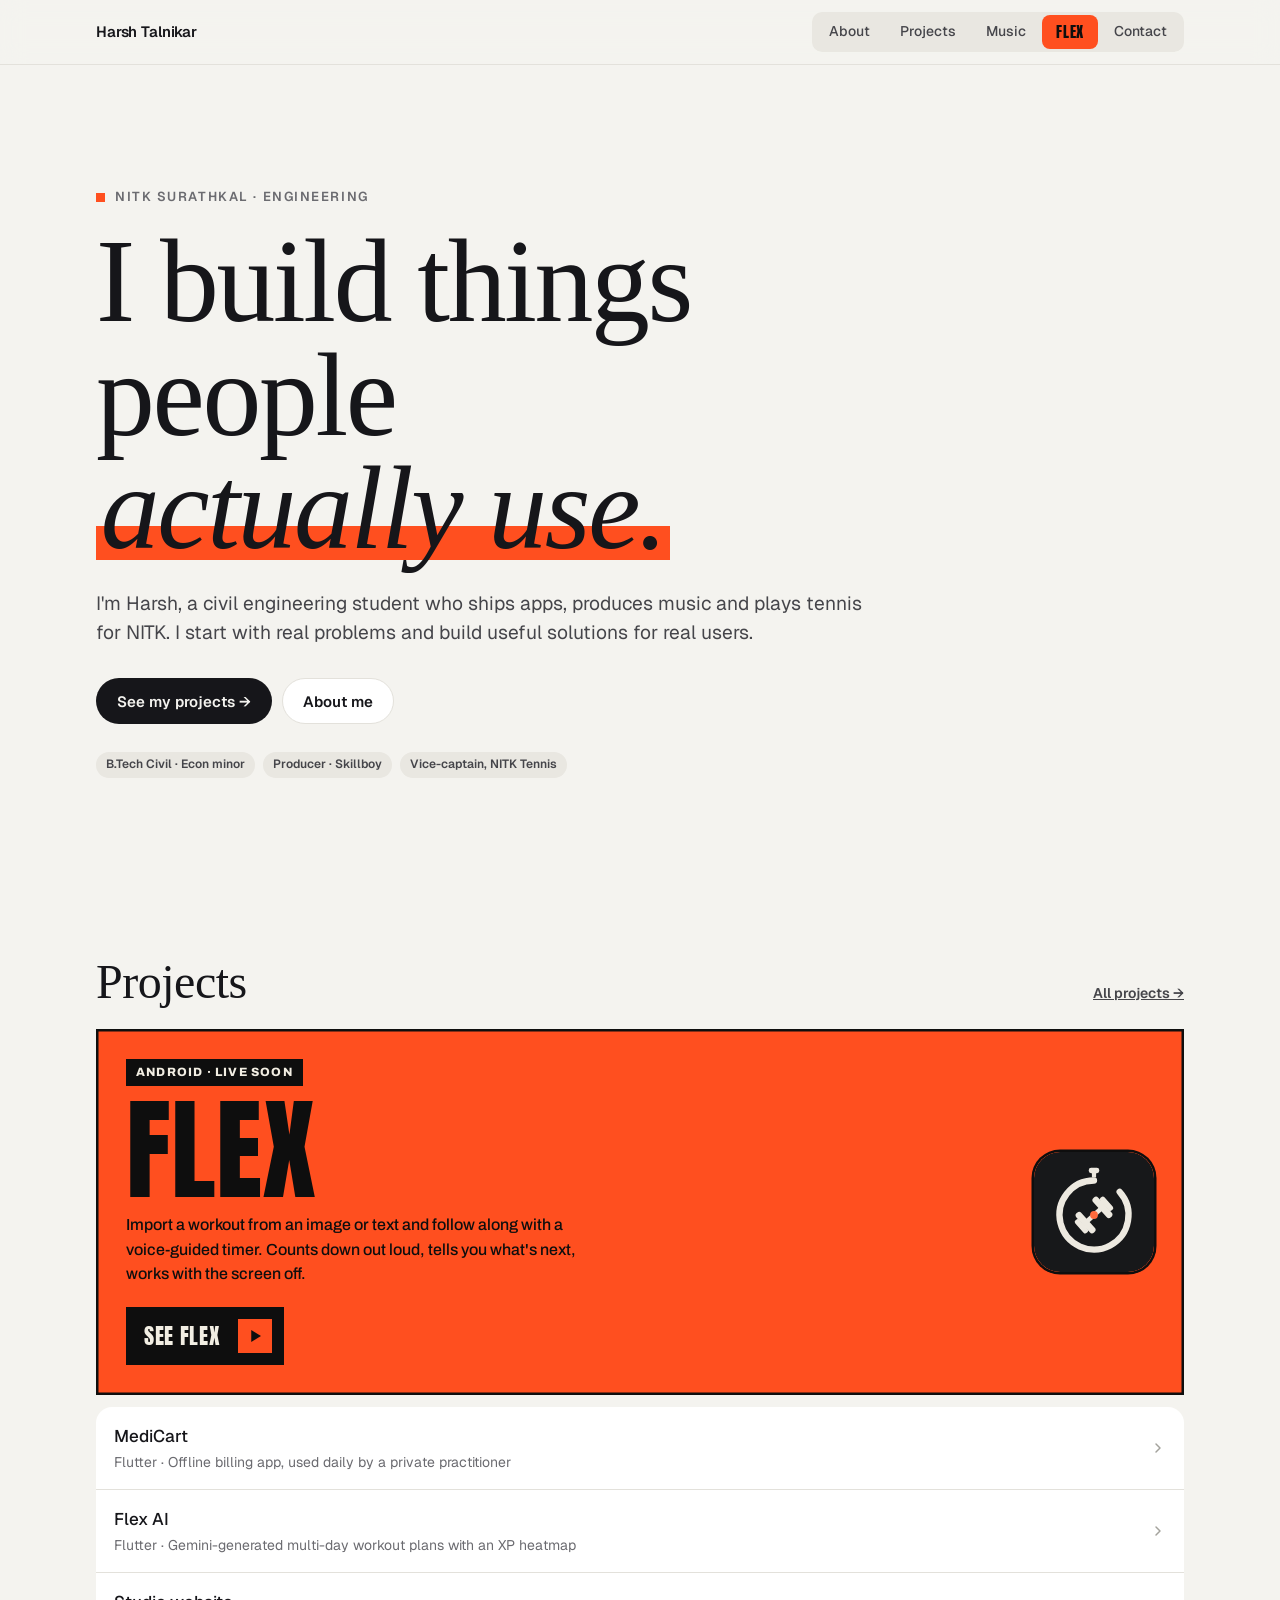
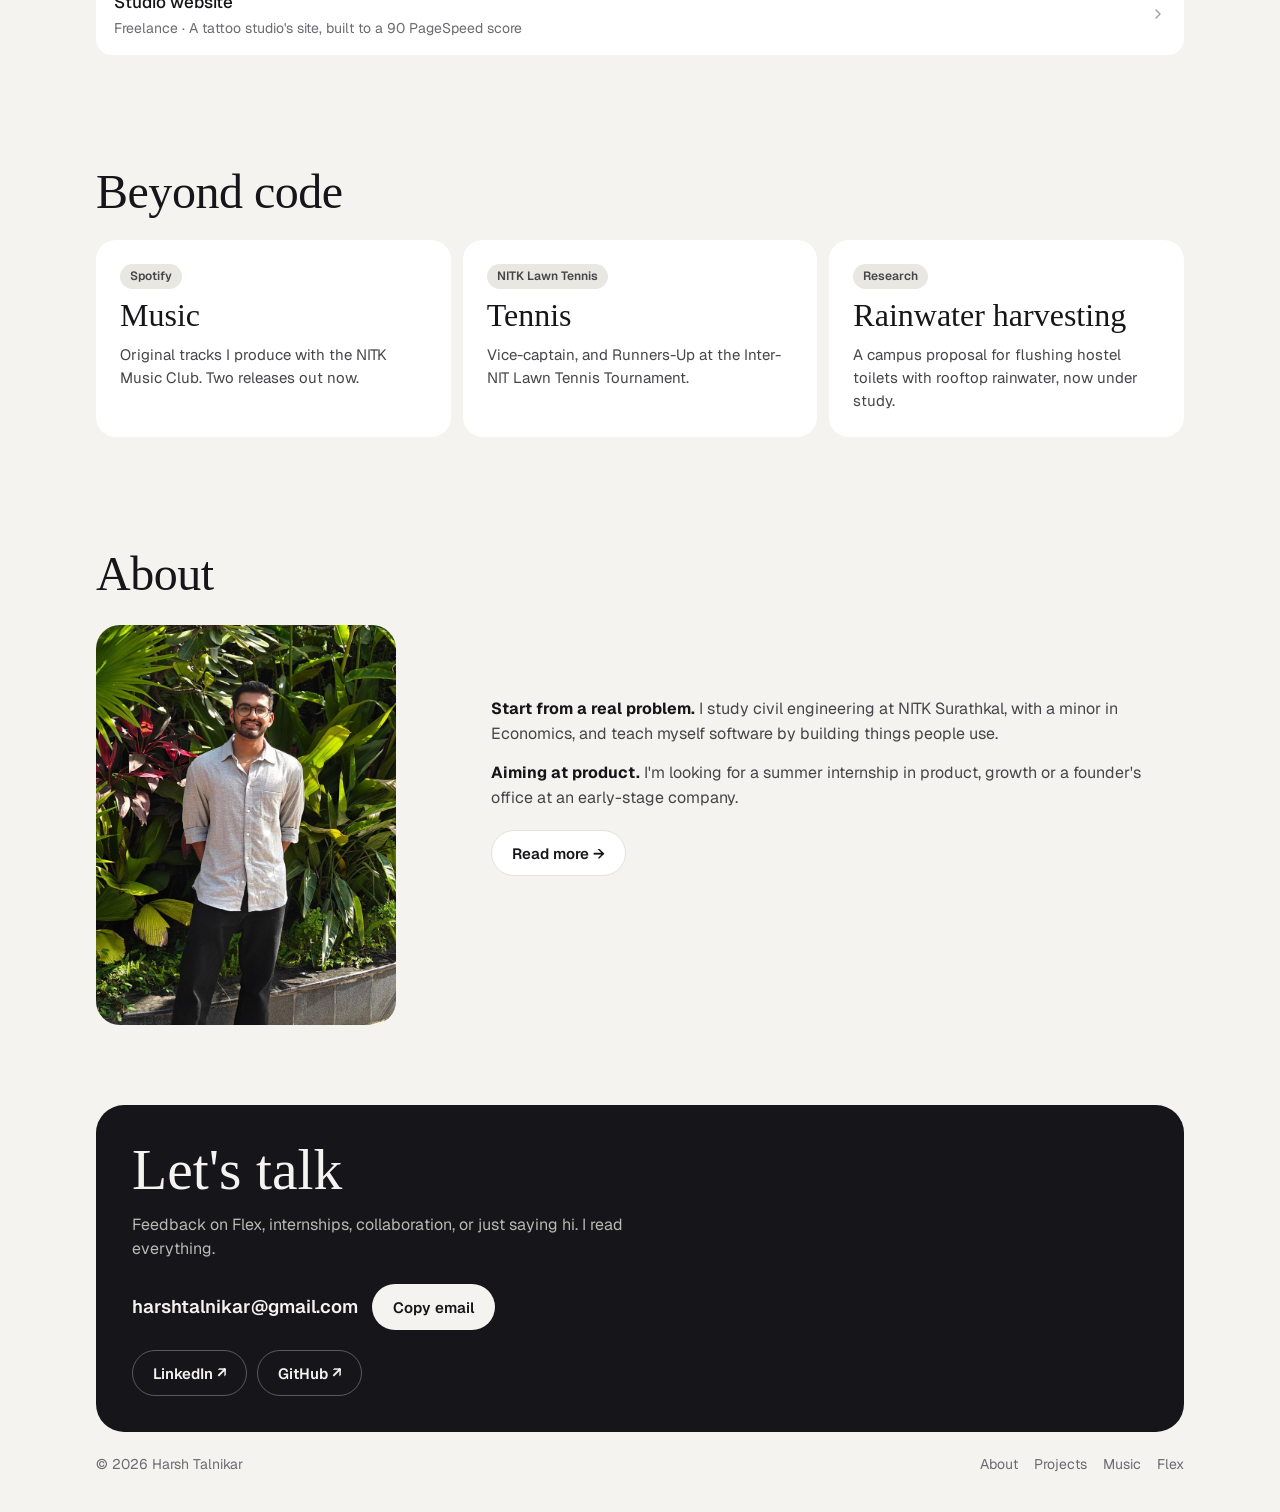
==== commit 6323036f: "pfp update" ====
--- a/index.html
+++ b/index.html
@@ -59,8 +59,8 @@
     </div>
   </div></section>
 
-  <section class="sec"><div class="wrap two">
-    <div><h2 class="h2">About</h2></div>
+  <section class="sec"><div class="wrap two about-home">
+    <div><h2 class="h2">About</h2><img class="portrait" src="assets/harsh-portrait.jpg" alt="Harsh smiling, standing in front of tropical plants" width="800" height="1067" loading="lazy"></div>
     <div class="copy">
       <p><strong>Start from a real problem.</strong> I study civil engineering at NITK Surathkal, with a minor in Economics, and teach myself software by building things people use.</p>
       <p><strong>Aiming at product.</strong> I'm looking for a summer internship in product, growth or a founder's office at an early-stage company.</p>
--- a/assets/style.css
+++ b/assets/style.css
@@ -86,6 +86,8 @@
 .tile .tag{align-self:flex-start}
 .tile h3{font-family:var(--serif);font-size:2rem;line-height:1.05}
 .tile p{margin:0;color:var(--ink-2);font-size:15px}
+.about-home{align-items:center}
+.portrait{display:block;width:min(100%,300px);height:auto;aspect-ratio:3/4;object-fit:cover;object-position:50% 20%;border-radius:24px;margin-top:26px}
 
 /* ---------- inner pages ---------- */
 .phead{padding-block:60px 28px}
